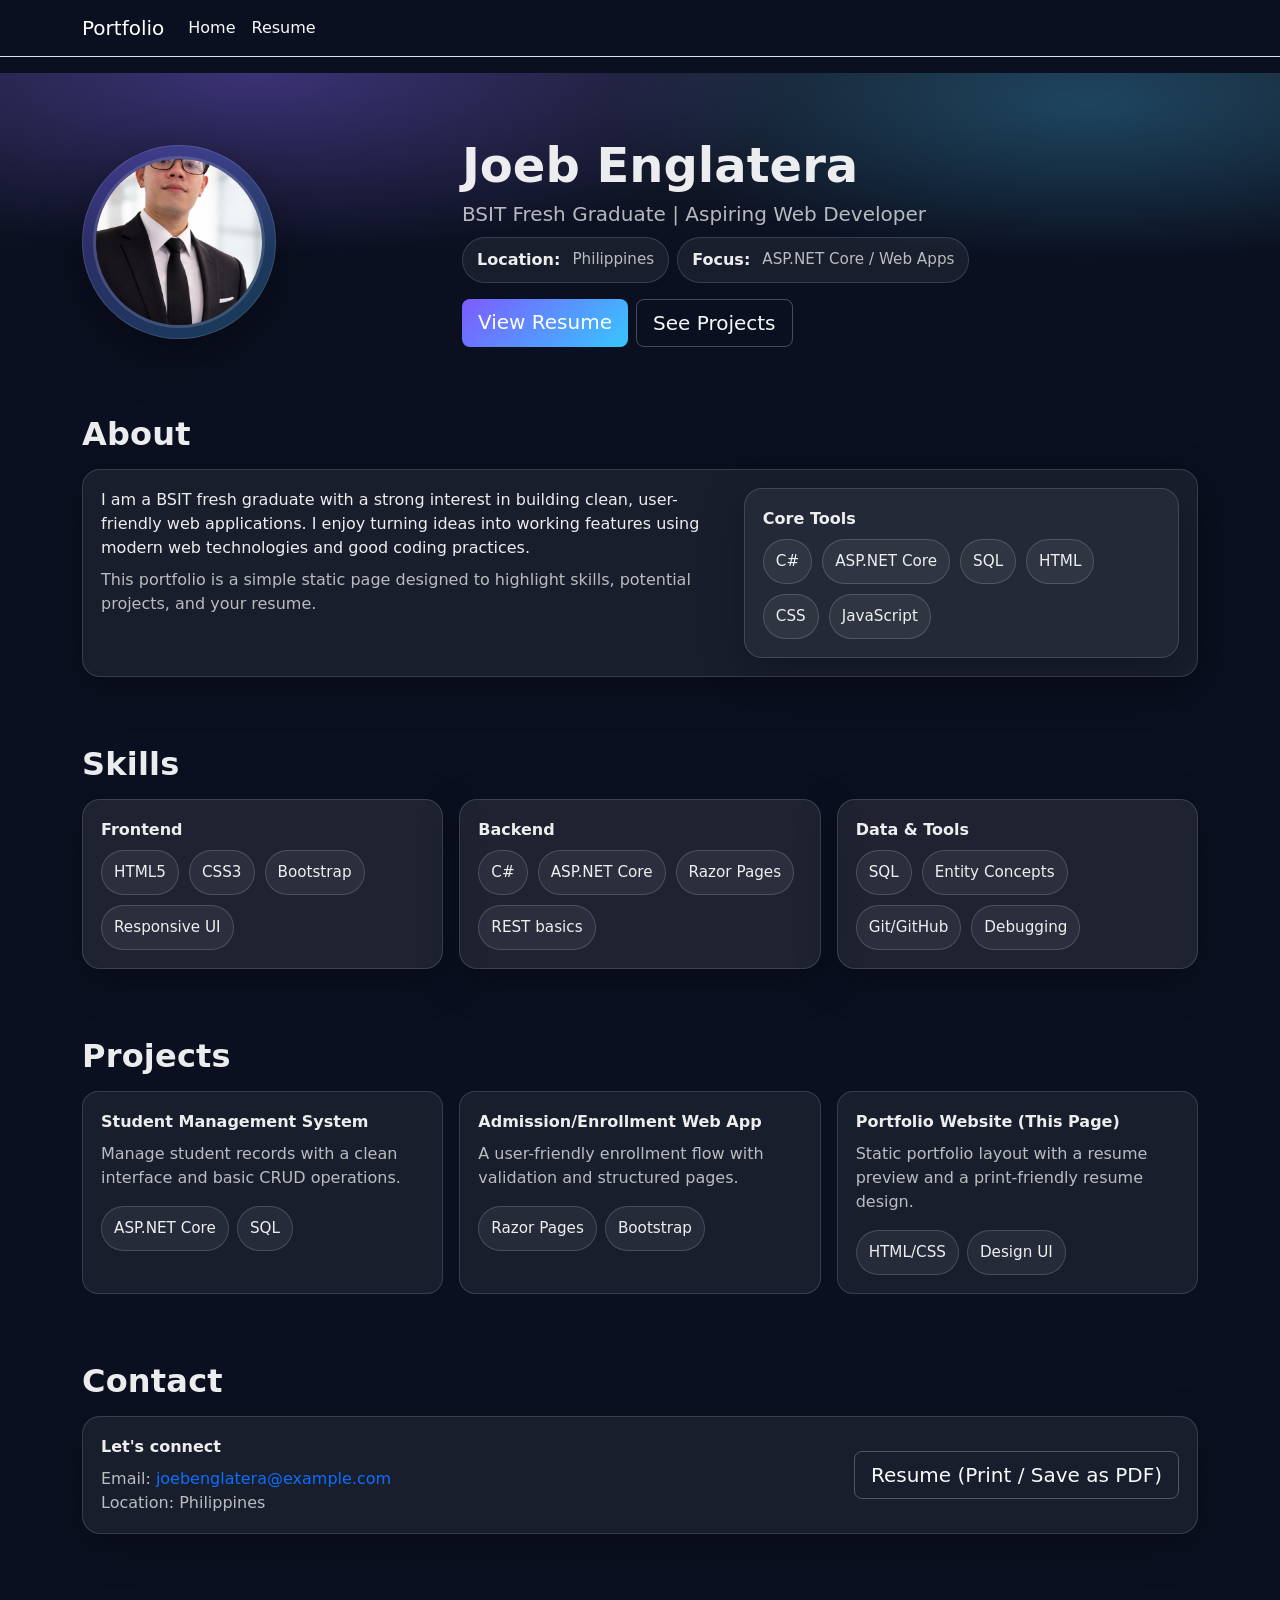
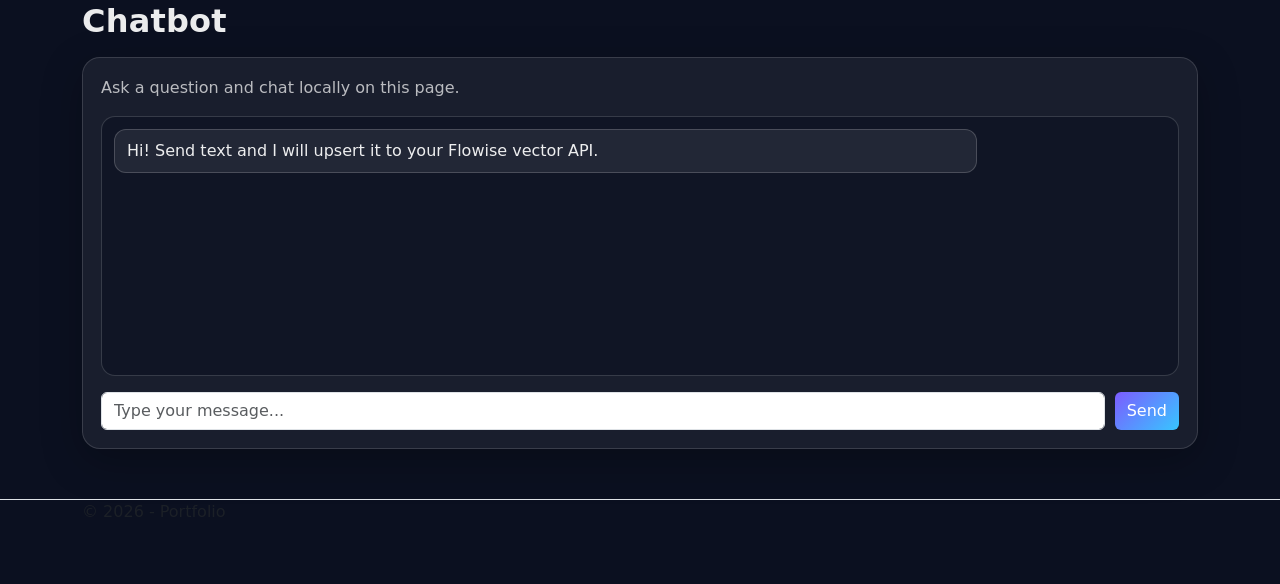
==== index.html @ d9cdcb58 "1 1" ====
<!DOCTYPE html>
<html lang="en">
<head>
    <meta charset="utf-8" />
    <meta name="viewport" content="width=device-width, initial-scale=1.0" />
    <title>Portfolio - Joeb Englatera</title>
    <link rel="stylesheet" href="https://cdn.jsdelivr.net/npm/bootstrap@5.3.7/dist/css/bootstrap.min.css" />
    <link rel="stylesheet" href="wwwroot/css/site.css" />
</head>
<body>
    <header>
        <nav class="navbar navbar-expand-sm navbar-dark border-bottom box-shadow mb-3">
            <div class="container">
                <a class="navbar-brand" href="index.html">Portfolio</a>
                <button class="navbar-toggler" type="button" data-bs-toggle="collapse" data-bs-target=".navbar-collapse" aria-controls="navbarSupportedContent"
                        aria-expanded="false" aria-label="Toggle navigation">
                    <span class="navbar-toggler-icon"></span>
                </button>
                <div class="navbar-collapse collapse d-sm-inline-flex justify-content-between">
                    <ul class="navbar-nav flex-grow-1">
                        <li class="nav-item">
                            <a class="nav-link text-light" href="index.html">Home</a>
                        </li>
                        <li class="nav-item">
                            <a class="nav-link text-light" href="resume.html">Resume</a>
                        </li>
                    </ul>
                </div>
            </div>
        </nav>
    </header>

    <main role="main" class="pb-3">
        <section class="hero">
            <div class="container hero-inner">
                <div class="row align-items-center g-4">
                    <div class="col-lg-4 text-center text-lg-start">
                        <div class="profile" aria-label="Profile photo">
                            <img src="PICTURE/job.jpg" alt="Joeb Englatera" class="profile-img" />
                        </div>
                    </div>

                    <div class="col-lg-8">
                        <div class="d-flex flex-column gap-3">
                            <div>
                                <h1 class="display-5 fw-bold mb-1">Joeb Englatera</h1>
                                <p class="lead mb-2 muted">BSIT Fresh Graduate | Aspiring Web Developer</p>
                                <div class="d-flex flex-wrap gap-2">
                                    <span class="badge-pill">
                                        <span class="fw-semibold">Location:</span>
                                        <span class="small-muted ms-1">Philippines</span>
                                    </span>
                                    <span class="badge-pill">
                                        <span class="fw-semibold">Focus:</span>
                                        <span class="small-muted ms-1">ASP.NET Core / Web Apps</span>
                                    </span>
                                </div>
                            </div>

                            <div class="d-flex flex-column flex-sm-row gap-2">
                                <a class="btn btn-primary btn-lg" href="resume.html">View Resume</a>
                                <a class="btn btn-outline-light btn-lg" href="#projects">See Projects</a>
                            </div>
                        </div>
                    </div>
                </div>
            </div>
        </section>

        <section class="section" id="about">
            <div class="container">
                <h2 class="section-title">About</h2>
                <div class="card-glass card-2">
                    <div class="row g-4 align-items-start">
                        <div class="col-lg-7">
                            <p class="mb-2">
                                I am a BSIT fresh graduate with a strong interest in building clean, user-friendly web applications.
                                I enjoy turning ideas into working features using modern web technologies and good coding practices.
                            </p>
                            <p class="muted mb-0">
                                This portfolio is a simple static page designed to highlight skills, potential projects, and your resume.
                            </p>
                        </div>
                        <div class="col-lg-5">
                            <div class="card-glass" style="background: rgba(255,255,255,0.05);">
                                <div class="fw-semibold mb-2">Core Tools</div>
                                <div class="skill-tags">
                                    <span class="chip">C#</span>
                                    <span class="chip">ASP.NET Core</span>
                                    <span class="chip">SQL</span>
                                    <span class="chip">HTML</span>
                                    <span class="chip">CSS</span>
                                    <span class="chip">JavaScript</span>
                                </div>
                            </div>
                        </div>
                    </div>
                </div>
            </div>
        </section>

        <section class="section" id="skills">
            <div class="container">
                <h2 class="section-title">Skills</h2>
                <div class="row g-3">
                    <div class="col-md-6 col-lg-4">
                        <div class="card-glass">
                            <div class="fw-semibold mb-2">Frontend</div>
                            <div class="skill-tags">
                                <span class="chip">HTML5</span>
                                <span class="chip">CSS3</span>
                                <span class="chip">Bootstrap</span>
                                <span class="chip">Responsive UI</span>
                            </div>
                        </div>
                    </div>
                    <div class="col-md-6 col-lg-4">
                        <div class="card-glass">
                            <div class="fw-semibold mb-2">Backend</div>
                            <div class="skill-tags">
                                <span class="chip">C#</span>
                                <span class="chip">ASP.NET Core</span>
                                <span class="chip">Razor Pages</span>
                                <span class="chip">REST basics</span>
                            </div>
                        </div>
                    </div>
                    <div class="col-md-6 col-lg-4">
                        <div class="card-glass">
                            <div class="fw-semibold mb-2">Data & Tools</div>
                            <div class="skill-tags">
                                <span class="chip">SQL</span>
                                <span class="chip">Entity Concepts</span>
                                <span class="chip">Git/GitHub</span>
                                <span class="chip">Debugging</span>
                            </div>
                        </div>
                    </div>
                </div>
            </div>
        </section>

        <section class="section" id="projects">
            <div class="container">
                <h2 class="section-title">Projects</h2>
                <div class="row g-3">
                    <div class="col-md-6 col-lg-4">
                        <div class="project-card">
                            <div class="project-title">Student Management System</div>
                            <p class="muted mb-3">
                                Manage student records with a clean interface and basic CRUD operations.
                            </p>
                            <div class="d-flex gap-2 flex-wrap">
                                <span class="chip">ASP.NET Core</span>
                                <span class="chip">SQL</span>
                            </div>
                        </div>
                    </div>
                    <div class="col-md-6 col-lg-4">
                        <div class="project-card">
                            <div class="project-title">Admission/Enrollment Web App</div>
                            <p class="muted mb-3">
                                A user-friendly enrollment flow with validation and structured pages.
                            </p>
                            <div class="d-flex gap-2 flex-wrap">
                                <span class="chip">Razor Pages</span>
                                <span class="chip">Bootstrap</span>
                            </div>
                        </div>
                    </div>
                    <div class="col-md-6 col-lg-4">
                        <div class="project-card">
                            <div class="project-title">Portfolio Website (This Page)</div>
                            <p class="muted mb-3">
                                Static portfolio layout with a resume preview and a print-friendly resume design.
                            </p>
                            <div class="d-flex gap-2 flex-wrap">
                                <span class="chip">HTML/CSS</span>
                                <span class="chip">Design UI</span>
                            </div>
                        </div>
                    </div>
                </div>
            </div>
        </section>

        <section class="section" id="contact">
            <div class="container">
                <h2 class="section-title">Contact</h2>
                <div class="card-glass card-2">
                    <div class="row g-4 align-items-center">
                        <div class="col-lg-7">
                            <div class="fw-semibold mb-2">Let's connect</div>
                            <div class="muted">
                                Email: <a href="mailto:joebenglatera@example.com" class="text-decoration-none">joebenglatera@example.com</a>
                                <br />
                                Location: Philippines
                            </div>
                        </div>
                        <div class="col-lg-5 text-lg-end">
                            <a class="btn btn-outline-light btn-lg" href="resume.html">Resume (Print / Save as PDF)</a>
                        </div>
                    </div>
                </div>
            </div>
        </section>

        <section class="section" id="chatbot">
            <div class="container">
                <h2 class="section-title">Chatbot</h2>
                <div class="card-glass card-2">
                    <p class="muted mb-3">
                        Ask a question and chat locally on this page.
                    </p>
                    <div id="chatMessages" class="chat-messages" aria-live="polite"></div>
                    <form id="chatForm" class="chat-form mt-3">
                        <input
                            id="chatInput"
                            type="text"
                            class="form-control"
                            placeholder="Type your message..."
                            autocomplete="off"
                            required />
                        <button id="sendBtn" type="submit" class="btn btn-primary">Send</button>
                    </form>
                </div>
            </div>
        </section>
    </main>

    <footer class="border-top footer text-muted">
        <div class="container">
            &copy; 2026 - Portfolio
        </div>
    </footer>

    <script src="https://cdn.jsdelivr.net/npm/bootstrap@5.3.7/dist/js/bootstrap.bundle.min.js"></script>
    <script src="wwwroot/js/site.js"></script>
</body>
</html>
---- wwwroot/css/site.css ----
html {
  font-size: 14px;
}

@media (min-width: 768px) {
  html {
    font-size: 16px;
  }
}

.btn:focus, .btn:active:focus, .btn-link.nav-link:focus, .form-control:focus, .form-check-input:focus {
  box-shadow: 0 0 0 0.1rem white, 0 0 0 0.25rem #258cfb;
}

html {
  position: relative;
  min-height: 100%;
}

body {
  margin-bottom: 60px;
}

.form-floating > .form-control-plaintext::placeholder, .form-floating > .form-control::placeholder {
  color: var(--bs-secondary-color);
  text-align: end;
}

.form-floating > .form-control-plaintext:focus::placeholder, .form-floating > .form-control:focus::placeholder {
  text-align: start;
}

/* ===========================
   Portfolio/Resume Styling
   =========================== */

:root {
  --bg: #0b1020;
  --card: rgba(255, 255, 255, 0.08);
  --card-2: rgba(255, 255, 255, 0.06);
  --stroke: rgba(255, 255, 255, 0.14);
  --text: rgba(255, 255, 255, 0.92);
  --muted: rgba(255, 255, 255, 0.7);
  --primary: #7c5cff;
  --primary-2: #37c6ff;
}

html, body {
  background: var(--bg);
  color: var(--text);
}

.navbar {
  border-bottom: 1px solid rgba(255, 255, 255, 0.08);
}

/* Hero */
.hero {
  padding: 64px 0 34px;
  background:
    radial-gradient(900px 300px at 20% 0%, rgba(124, 92, 255, 0.35), transparent 60%),
    radial-gradient(800px 260px at 85% 10%, rgba(55, 198, 255, 0.25), transparent 60%),
    linear-gradient(180deg, rgba(255, 255, 255, 0.05), transparent 60%);
}

.hero-inner {
  align-items: center;
}

.profile {
  display: inline-flex;
  align-items: center;
  justify-content: center;
  padding: 10px;
  background: linear-gradient(135deg, rgba(124, 92, 255, 0.35), rgba(55, 198, 255, 0.25));
  border-radius: 999px;
  box-shadow: 0 16px 50px rgba(0,0,0,0.35);
  border: 1px solid rgba(255, 255, 255, 0.12);
}

.profile-img {
  width: 172px;
  height: 172px;
  border-radius: 999px;
  object-fit: cover;
  border: 3px solid rgba(255, 255, 255, 0.14);
}

.section {
  padding: 34px 0;
}

.section-title {
  font-weight: 800;
  letter-spacing: 0.2px;
  margin-bottom: 16px;
}

.muted {
  color: var(--muted);
}

.card-glass {
  background: var(--card);
  border: 1px solid var(--stroke);
  border-radius: 18px;
  padding: 18px;
  box-shadow: 0 12px 40px rgba(0, 0, 0, 0.25);
}

.card-glass.card-2 {
  background: var(--card-2);
}

.badge-pill {
  display: inline-flex;
  align-items: center;
  gap: 8px;
  padding: 10px 14px;
  border-radius: 999px;
  border: 1px solid var(--stroke);
  background: rgba(255, 255, 255, 0.06);
  color: var(--text);
}

.skill-tags {
  display: flex;
  flex-wrap: wrap;
  gap: 10px;
}

.chip {
  padding: 10px 12px;
  border-radius: 999px;
  border: 1px solid rgba(255, 255, 255, 0.16);
  background: rgba(255, 255, 255, 0.06);
  color: var(--text);
  font-size: 0.95rem;
}

.project-card {
  background: rgba(255, 255, 255, 0.06);
  border: 1px solid rgba(255, 255, 255, 0.14);
  border-radius: 16px;
  padding: 18px;
  min-height: 100%;
}

.project-title {
  font-weight: 750;
  margin-bottom: 8px;
}

.btn-primary {
  background: linear-gradient(135deg, var(--primary), var(--primary-2)) !important;
  border: none !important;
}

.btn-outline-light {
  border-color: rgba(255, 255, 255, 0.25) !important;
}

/* Resume */
.resume-print {
  display: block;
}

.resume-page {
  padding: 26px 0 40px;
}

.resume-surface {
  background: rgba(255, 255, 255, 0.06);
  border: 1px solid rgba(255, 255, 255, 0.14);
  border-radius: 18px;
  padding: 22px;
}

.resume-header {
  display: flex;
  flex-wrap: wrap;
  gap: 12px 22px;
  align-items: center;
  justify-content: space-between;
  margin-bottom: 14px;
}

.resume-name {
  font-weight: 900;
  font-size: 1.9rem;
  line-height: 1.1;
}

.timeline {
  position: relative;
  padding-left: 18px;
}

.timeline::before {
  content: "";
  position: absolute;
  left: 7px;
  top: 2px;
  bottom: 2px;
  width: 2px;
  background: rgba(255, 255, 255, 0.18);
}

.timeline-item {
  position: relative;
  margin-bottom: 14px;
}

.timeline-item::before {
  content: "";
  position: absolute;
  left: -11px;
  top: 7px;
  width: 14px;
  height: 14px;
  border-radius: 999px;
  background: rgba(124, 92, 255, 0.9);
  border: 2px solid rgba(255, 255, 255, 0.22);
}

.timeline-title {
  font-weight: 800;
}

.small-muted {
  color: var(--muted);
  font-size: 0.95rem;
}

/* Chatbot */
.chat-messages {
  min-height: 260px;
  max-height: 360px;
  overflow-y: auto;
  border: 1px solid rgba(255, 255, 255, 0.16);
  border-radius: 14px;
  padding: 12px;
  background: rgba(10, 16, 32, 0.55);
}

.chat-bubble {
  max-width: 82%;
  padding: 10px 12px;
  border-radius: 12px;
  margin-bottom: 10px;
  line-height: 1.4;
  white-space: pre-wrap;
  word-break: break-word;
}

.chat-bubble.user {
  margin-left: auto;
  background: rgba(124, 92, 255, 0.35);
  border: 1px solid rgba(124, 92, 255, 0.6);
}

.chat-bubble.bot {
  margin-right: auto;
  background: rgba(255, 255, 255, 0.08);
  border: 1px solid rgba(255, 255, 255, 0.18);
}

.chat-form {
  display: grid;
  grid-template-columns: 1fr auto;
  gap: 10px;
}

/* Print Resume */
.no-print {
  display: block;
}

@media print {
  html, body {
    background: #fff !important;
    color: #000 !important;
  }

  header, footer, nav, .no-print {
    display: none !important;
  }

  .hero, .section {
    display: none !important;
  }

  .resume-page, .resume-surface {
    background: #fff !important;
    border: 0 !important;
    box-shadow: none !important;
    padding: 0 !important;
    border-radius: 0 !important;
  }
}
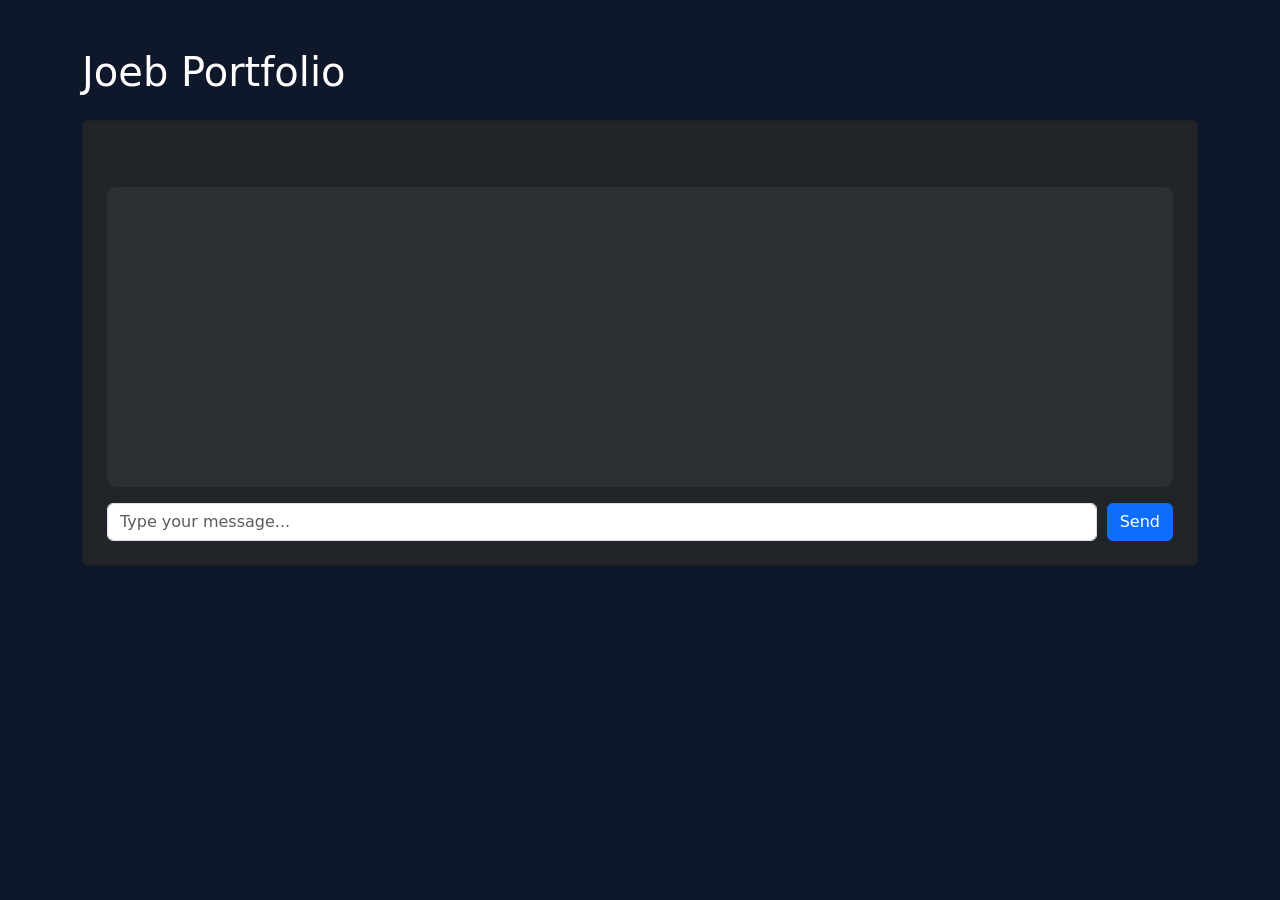
==== commit 14d85eb2: "Update index.html" ====
--- a/index.html
+++ b/index.html
@@ -4,237 +4,88 @@
     <meta charset="utf-8" />
     <meta name="viewport" content="width=device-width, initial-scale=1.0" />
     <title>Portfolio - Joeb Englatera</title>
+
     <link rel="stylesheet" href="https://cdn.jsdelivr.net/npm/bootstrap@5.3.7/dist/css/bootstrap.min.css" />
-    <link rel="stylesheet" href="wwwroot/css/site.css" />
+
+    <style>
+        body {
+            background: #0f172a;
+            color: white;
+        }
+
+        .chat-messages {
+            height: 300px;
+            overflow-y: auto;
+            background: rgba(255,255,255,0.05);
+            padding: 15px;
+            border-radius: 10px;
+        }
+
+        .chat-form {
+            display: flex;
+            gap: 10px;
+        }
+
+        .chat-form input {
+            flex: 1;
+        }
+    </style>
 </head>
+
 <body>
-    <header>
-        <nav class="navbar navbar-expand-sm navbar-dark border-bottom box-shadow mb-3">
-            <div class="container">
-                <a class="navbar-brand" href="index.html">Portfolio</a>
-                <button class="navbar-toggler" type="button" data-bs-toggle="collapse" data-bs-target=".navbar-collapse" aria-controls="navbarSupportedContent"
-                        aria-expanded="false" aria-label="Toggle navigation">
-                    <span class="navbar-toggler-icon"></span>
-                </button>
-                <div class="navbar-collapse collapse d-sm-inline-flex justify-content-between">
-                    <ul class="navbar-nav flex-grow-1">
-                        <li class="nav-item">
-                            <a class="nav-link text-light" href="index.html">Home</a>
-                        </li>
-                        <li class="nav-item">
-                            <a class="nav-link text-light" href="resume.html">Resume</a>
-                        </li>
-                    </ul>
-                </div>
-            </div>
-        </nav>
-    </header>
 
-    <main role="main" class="pb-3">
-        <section class="hero">
-            <div class="container hero-inner">
-                <div class="row align-items-center g-4">
-                    <div class="col-lg-4 text-center text-lg-start">
-                        <div class="profile" aria-label="Profile photo">
-                            <img src="PICTURE/job.jpg" alt="Joeb Englatera" class="profile-img" />
-                        </div>
-                    </div>
+<div class="container mt-5">
+    <h1 class="mb-4">Joeb Portfolio</h1>
 
-                    <div class="col-lg-8">
-                        <div class="d-flex flex-column gap-3">
-                            <div>
-                                <h1 class="display-5 fw-bold mb-1">Joeb Englatera</h1>
-                                <p class="lead mb-2 muted">BSIT Fresh Graduate | Aspiring Web Developer</p>
-                                <div class="d-flex flex-wrap gap-2">
-                                    <span class="badge-pill">
-                                        <span class="fw-semibold">Location:</span>
-                                        <span class="small-muted ms-1">Philippines</span>
-                                    </span>
-                                    <span class="badge-pill">
-                                        <span class="fw-semibold">Focus:</span>
-                                        <span class="small-muted ms-1">ASP.NET Core / Web Apps</span>
-                                    </span>
-                                </div>
-                            </div>
+    <!-- CHATBOT SECTION -->
+    <div class="card p-4 bg-dark">
+        <h3>Chatbot</h3>
 
-                            <div class="d-flex flex-column flex-sm-row gap-2">
-                                <a class="btn btn-primary btn-lg" href="resume.html">View Resume</a>
-                                <a class="btn btn-outline-light btn-lg" href="#projects">See Projects</a>
-                            </div>
-                        </div>
-                    </div>
-                </div>
-            </div>
-        </section>
+        <div id="chatMessages" class="chat-messages mb-3"></div>
 
-        <section class="section" id="about">
-            <div class="container">
-                <h2 class="section-title">About</h2>
-                <div class="card-glass card-2">
-                    <div class="row g-4 align-items-start">
-                        <div class="col-lg-7">
-                            <p class="mb-2">
-                                I am a BSIT fresh graduate with a strong interest in building clean, user-friendly web applications.
-                                I enjoy turning ideas into working features using modern web technologies and good coding practices.
-                            </p>
-                            <p class="muted mb-0">
-                                This portfolio is a simple static page designed to highlight skills, potential projects, and your resume.
-                            </p>
-                        </div>
-                        <div class="col-lg-5">
-                            <div class="card-glass" style="background: rgba(255,255,255,0.05);">
-                                <div class="fw-semibold mb-2">Core Tools</div>
-                                <div class="skill-tags">
-                                    <span class="chip">C#</span>
-                                    <span class="chip">ASP.NET Core</span>
-                                    <span class="chip">SQL</span>
-                                    <span class="chip">HTML</span>
-                                    <span class="chip">CSS</span>
-                                    <span class="chip">JavaScript</span>
-                                </div>
-                            </div>
-                        </div>
-                    </div>
-                </div>
-            </div>
-        </section>
+        <form id="chatForm" class="chat-form">
+            <input id="chatInput" type="text" class="form-control" placeholder="Type your message..." required />
+            <button type="submit" class="btn btn-primary">Send</button>
+        </form>
+    </div>
+</div>
 
-        <section class="section" id="skills">
-            <div class="container">
-                <h2 class="section-title">Skills</h2>
-                <div class="row g-3">
-                    <div class="col-md-6 col-lg-4">
-                        <div class="card-glass">
-                            <div class="fw-semibold mb-2">Frontend</div>
-                            <div class="skill-tags">
-                                <span class="chip">HTML5</span>
-                                <span class="chip">CSS3</span>
-                                <span class="chip">Bootstrap</span>
-                                <span class="chip">Responsive UI</span>
-                            </div>
-                        </div>
-                    </div>
-                    <div class="col-md-6 col-lg-4">
-                        <div class="card-glass">
-                            <div class="fw-semibold mb-2">Backend</div>
-                            <div class="skill-tags">
-                                <span class="chip">C#</span>
-                                <span class="chip">ASP.NET Core</span>
-                                <span class="chip">Razor Pages</span>
-                                <span class="chip">REST basics</span>
-                            </div>
-                        </div>
-                    </div>
-                    <div class="col-md-6 col-lg-4">
-                        <div class="card-glass">
-                            <div class="fw-semibold mb-2">Data & Tools</div>
-                            <div class="skill-tags">
-                                <span class="chip">SQL</span>
-                                <span class="chip">Entity Concepts</span>
-                                <span class="chip">Git/GitHub</span>
-                                <span class="chip">Debugging</span>
-                            </div>
-                        </div>
-                    </div>
-                </div>
-            </div>
-        </section>
+<script>
+document.getElementById("chatForm").addEventListener("submit", async function(e) {
+    e.preventDefault();
 
-        <section class="section" id="projects">
-            <div class="container">
-                <h2 class="section-title">Projects</h2>
-                <div class="row g-3">
-                    <div class="col-md-6 col-lg-4">
-                        <div class="project-card">
-                            <div class="project-title">Student Management System</div>
-                            <p class="muted mb-3">
-                                Manage student records with a clean interface and basic CRUD operations.
-                            </p>
-                            <div class="d-flex gap-2 flex-wrap">
-                                <span class="chip">ASP.NET Core</span>
-                                <span class="chip">SQL</span>
-                            </div>
-                        </div>
-                    </div>
-                    <div class="col-md-6 col-lg-4">
-                        <div class="project-card">
-                            <div class="project-title">Admission/Enrollment Web App</div>
-                            <p class="muted mb-3">
-                                A user-friendly enrollment flow with validation and structured pages.
-                            </p>
-                            <div class="d-flex gap-2 flex-wrap">
-                                <span class="chip">Razor Pages</span>
-                                <span class="chip">Bootstrap</span>
-                            </div>
-                        </div>
-                    </div>
-                    <div class="col-md-6 col-lg-4">
-                        <div class="project-card">
-                            <div class="project-title">Portfolio Website (This Page)</div>
-                            <p class="muted mb-3">
-                                Static portfolio layout with a resume preview and a print-friendly resume design.
-                            </p>
-                            <div class="d-flex gap-2 flex-wrap">
-                                <span class="chip">HTML/CSS</span>
-                                <span class="chip">Design UI</span>
-                            </div>
-                        </div>
-                    </div>
-                </div>
-            </div>
-        </section>
+    const inputField = document.getElementById("chatInput");
+    const message = inputField.value;
 
-        <section class="section" id="contact">
-            <div class="container">
-                <h2 class="section-title">Contact</h2>
-                <div class="card-glass card-2">
-                    <div class="row g-4 align-items-center">
-                        <div class="col-lg-7">
-                            <div class="fw-semibold mb-2">Let's connect</div>
-                            <div class="muted">
-                                Email: <a href="mailto:joebenglatera@example.com" class="text-decoration-none">joebenglatera@example.com</a>
-                                <br />
-                                Location: Philippines
-                            </div>
-                        </div>
-                        <div class="col-lg-5 text-lg-end">
-                            <a class="btn btn-outline-light btn-lg" href="resume.html">Resume (Print / Save as PDF)</a>
-                        </div>
-                    </div>
-                </div>
-            </div>
-        </section>
+    const chatBox = document.getElementById("chatMessages");
 
-        <section class="section" id="chatbot">
-            <div class="container">
-                <h2 class="section-title">Chatbot</h2>
-                <div class="card-glass card-2">
-                    <p class="muted mb-3">
-                        Ask a question and chat locally on this page.
-                    </p>
-                    <div id="chatMessages" class="chat-messages" aria-live="polite"></div>
-                    <form id="chatForm" class="chat-form mt-3">
-                        <input
-                            id="chatInput"
-                            type="text"
-                            class="form-control"
-                            placeholder="Type your message..."
-                            autocomplete="off"
-                            required />
-                        <button id="sendBtn" type="submit" class="btn btn-primary">Send</button>
-                    </form>
-                </div>
-            </div>
-        </section>
-    </main>
+    // Show user message
+    chatBox.innerHTML += `<div><b>You:</b> ${message}</div>`;
 
-    <footer class="border-top footer text-muted">
-        <div class="container">
-            &copy; 2026 - Portfolio
-        </div>
-    </footer>
+    inputField.value = "";
 
-    <script src="https://cdn.jsdelivr.net/npm/bootstrap@5.3.7/dist/js/bootstrap.bundle.min.js"></script>
-    <script src="wwwroot/js/site.js"></script>
+    try {
+        const response = await fetch("https://cloud.flowiseai.com/api/v1/prediction/06b70cbe-3e62-4cf4-8e33-9d74263c3edd", {
+            method: "POST",
+            headers: {
+                "Content-Type": "application/json"
+            },
+            body: JSON.stringify({
+                question: message
+            })
+        });
+
+        const data = await response.json();
+
+        // Show bot response
+        chatBox.innerHTML += `<div><b>Bot:</b> ${data.text}</div>`;
+    } catch (error) {
+        chatBox.innerHTML += `<div style="color:red;">Error connecting to chatbot</div>`;
+    }
+
+    chatBox.scrollTop = chatBox.scrollHeight;
+});
+</script>
+
 </body>
 </html>
